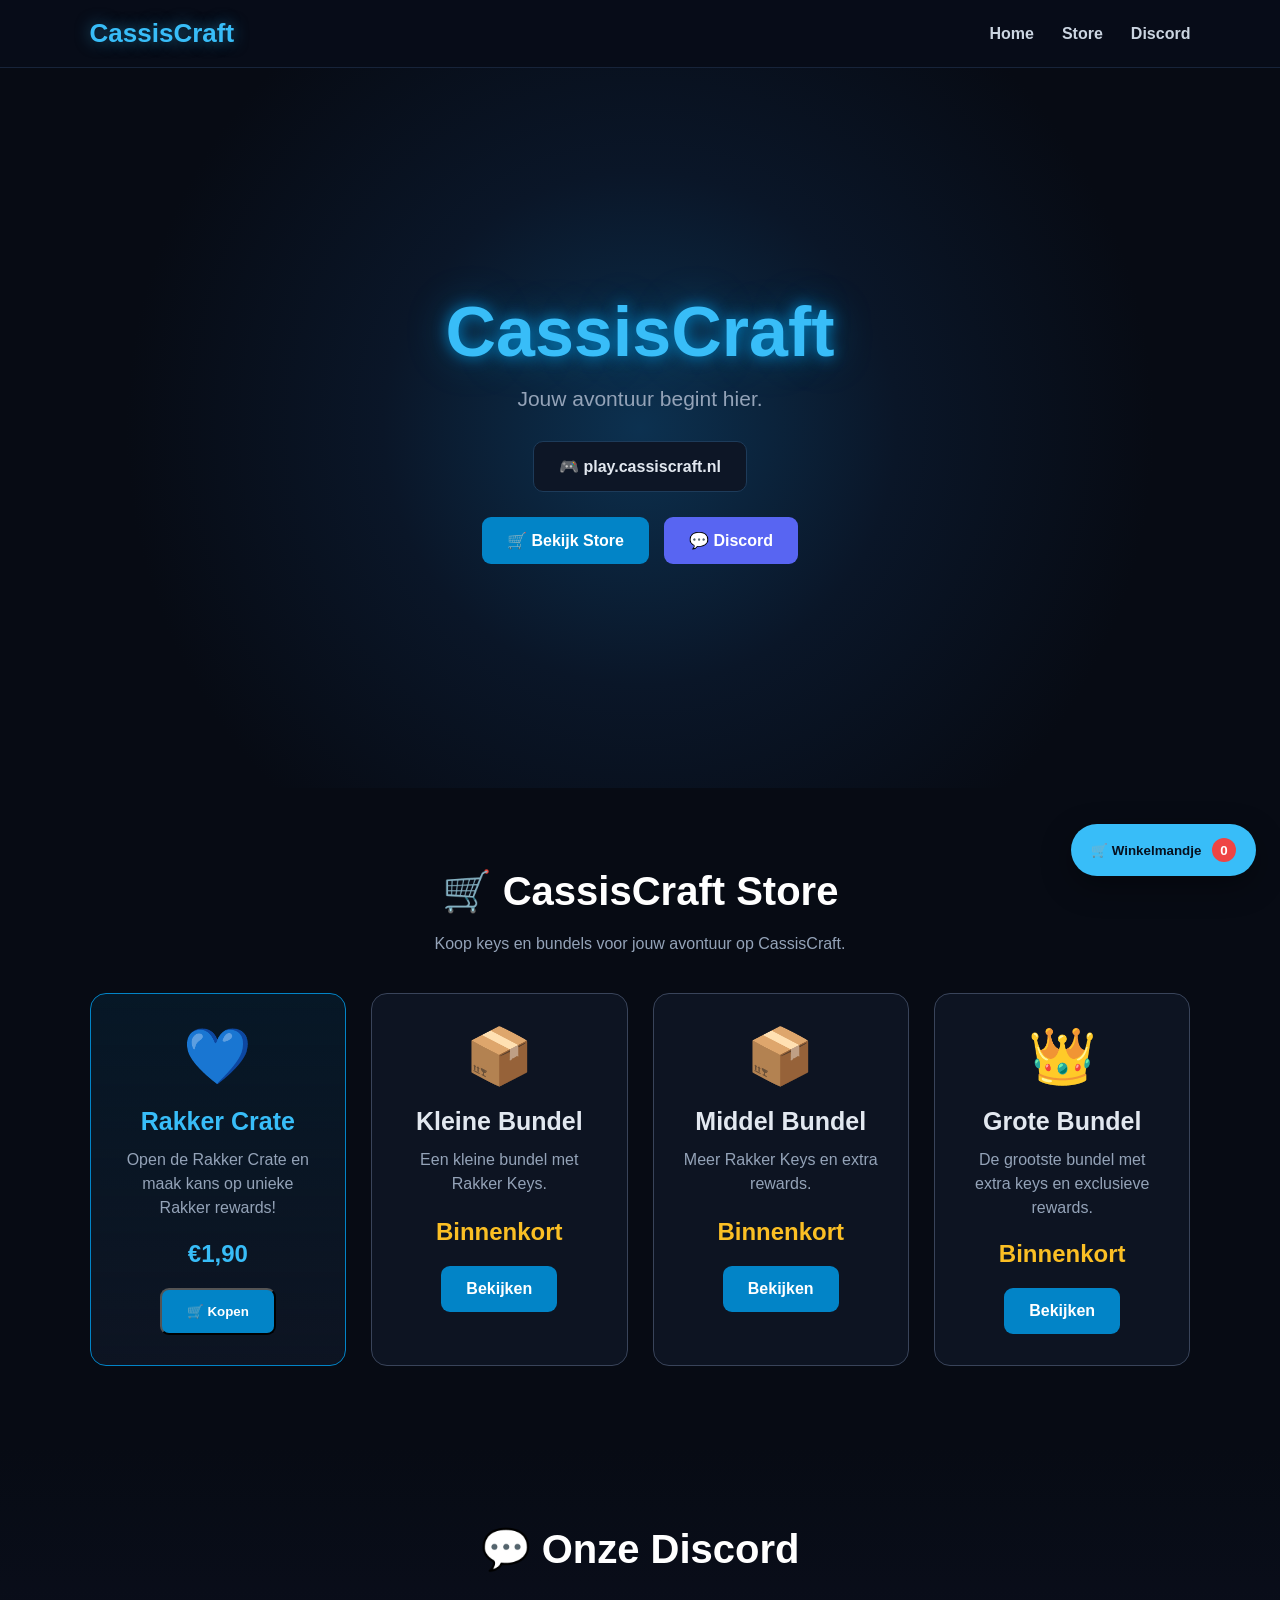
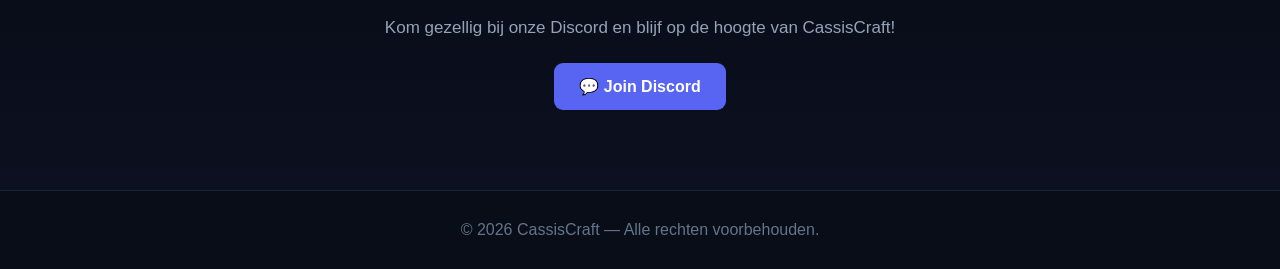
==== Index.html @ 6de240db "Add files via upload" ====
<!DOCTYPE html>
<html lang="nl">
<head>
    <meta charset="UTF-8">
    <meta name="viewport" content="width=device-width, initial-scale=1.0">

    <title>CassisCraft | Minecraft Server</title>

    <style>
        * {
            margin: 0;
            padding: 0;
            box-sizing: border-box;
        }

        html {
            scroll-behavior: smooth;
        }

        body {
            font-family: Arial, Helvetica, sans-serif;
            background: #070b14;
            color: white;
        }

        /* NAVBAR */

        header {
            position: sticky;
            top: 0;
            z-index: 1000;

            display: flex;
            justify-content: space-between;
            align-items: center;

            padding: 18px 7%;

            background: rgba(8, 13, 25, 0.95);
            border-bottom: 1px solid #17243a;
        }

        .logo {
            font-size: 26px;
            font-weight: 900;
            color: #38bdf8;
            text-shadow: 0 0 15px rgba(56, 189, 248, 0.5);
        }

        nav {
            display: flex;
            gap: 28px;
        }

        nav a {
            color: #cbd5e1;
            text-decoration: none;
            font-weight: bold;
            transition: 0.2s;
        }

        nav a:hover {
            color: #38bdf8;
        }

        /* HERO */

        .hero {
            min-height: 80vh;

            display: flex;
            flex-direction: column;
            justify-content: center;
            align-items: center;

            text-align: center;

            padding: 50px 20px;

            background:
                radial-gradient(
                    circle at center,
                    #0c3150 0%,
                    #0a1628 35%,
                    #070b14 70%
                );
        }

        .hero h1 {
            font-size: 70px;
            font-weight: 900;

            color: #38bdf8;

            text-shadow:
                0 0 15px #0284c7,
                0 0 40px rgba(14, 165, 233, 0.4);

            margin-bottom: 15px;
        }

        .hero p {
            font-size: 21px;
            color: #94a3b8;
            margin-bottom: 30px;
        }

        .server-ip {
            padding: 15px 25px;

            background: #0d1626;

            border: 1px solid #1d3b5a;
            border-radius: 10px;

            color: #e2e8f0;

            font-weight: bold;

            margin-bottom: 25px;
        }

        .buttons {
            display: flex;
            gap: 15px;
        }

        .button {
            display: inline-block;

            padding: 14px 25px;

            border-radius: 9px;

            text-decoration: none;

            color: white;

            background: #0284c7;

            font-weight: bold;

            transition: 0.2s;
        }

        .button:hover {
            transform: translateY(-3px);
            background: #0ea5e9;
            box-shadow: 0 8px 25px rgba(14, 165, 233, 0.25);
        }

        .discord {
            background: #5865f2;
        }

        .discord:hover {
            background: #4752c4;
        }

        /* SECTIONS */

        section {
            padding: 80px 7%;
        }

        .section-title {
            text-align: center;

            font-size: 40px;

            margin-bottom: 45px;
        }

        .section-subtitle {
            text-align: center;

            color: #94a3b8;

            margin-top: -25px;
            margin-bottom: 40px;
        }

        /* STORE */

        .products {
            display: grid;

            grid-template-columns:
                repeat(auto-fit, minmax(240px, 1fr));

            gap: 25px;

            max-width: 1200px;

            margin: auto;
        }

        .card {
            background: #0d1422;

            border: 1px solid #1b2a40;

            border-radius: 16px;

            padding: 30px;

            text-align: center;

            transition: 0.25s;
        }

        .card:hover {
            transform: translateY(-7px);

            border-color: #38bdf8;

            box-shadow:
                0 10px 35px rgba(0, 0, 0, 0.35),
                0 0 20px rgba(56, 189, 248, 0.08);
        }

        .card-icon {
            font-size: 55px;

            margin-bottom: 18px;
        }

        .card h3 {
            font-size: 25px;

            margin-bottom: 12px;
        }

        .card p {
            color: #94a3b8;

            line-height: 1.5;

            min-height: 50px;

            margin-bottom: 20px;
        }

        .price {
            font-size: 24px;

            font-weight: 900;

            color: #38bdf8;

            margin-bottom: 20px;
        }

        /* RAKKER */

        .rakker {
            border-color: #0284c7;
            background:
                linear-gradient(
                    180deg,
                    rgba(2, 132, 199, 0.10),
                    #0d1422
                );
        }

        .rakker:hover {
            border-color: #38bdf8;
        }

        .rakker h3,
        .rakker .price {
            color: #38bdf8;
        }

        /* BUNDLES */

        .bundle {
            border-color: #39445a;
        }

        .bundle h3 {
            color: #e2e8f0;
        }

        .bundle .price {
            color: #fbbf24;
        }

        .bundle:hover {
            border-color: #f59e0b;
        }

        /* DISCORD */

        .discord-section {
            background:
                linear-gradient(
                    180deg,
                    #070b14,
                    #0c1020
                );

            text-align: center;
        }

        .discord-section p {
            color: #94a3b8;

            margin-bottom: 25px;

            font-size: 17px;
        }

        /* FOOTER */

        footer {
            text-align: center;

            padding: 30px;

            background: #080d18;

            border-top: 1px solid #17243a;

            color: #64748b;
        }

        /* MOBILE */

        @media (max-width: 700px) {

            header {
                justify-content: center;
            }

            nav {
                display: none;
            }

            .hero {
                min-height: 75vh;
            }

            .hero h1 {
                font-size: 45px;
            }

            .hero p {
                font-size: 17px;
            }

            .buttons {
                flex-direction: column;
                width: 100%;
                max-width: 280px;
            }

            .button {
                text-align: center;
            }

            .section-title {
                font-size: 32px;
            }
        }
    
        .cart-button{position:fixed;right:24px;bottom:24px;z-index:2000;border:0;border-radius:999px;padding:14px 20px;background:#38bdf8;color:#07111f;font-weight:900;cursor:pointer;box-shadow:0 10px 30px rgba(0,0,0,.35)}
        .cart-count{display:inline-flex;min-width:24px;height:24px;align-items:center;justify-content:center;margin-left:7px;padding:0 6px;border-radius:999px;background:#ef4444;color:#fff}
        .modal{display:none;position:fixed;inset:0;z-index:3000;background:rgba(0,0,0,.72);padding:25px;overflow-y:auto}
        .modal.open{display:flex;align-items:center;justify-content:center}
        .modal-box{width:min(620px,100%);background:#0d1422;border:1px solid #243752;border-radius:18px;padding:28px;box-shadow:0 20px 70px rgba(0,0,0,.55)}
        .cart-item{display:flex;align-items:center;justify-content:space-between;gap:15px;padding:14px 0;border-bottom:1px solid #1b2a40}
        .quantity{display:flex;align-items:center;gap:8px}.quantity button{width:32px;height:32px;border:1px solid #334155;border-radius:8px;background:#111c2e;color:#fff;cursor:pointer}
        .cart-total{display:flex;justify-content:space-between;margin:22px 0;font-size:22px;font-weight:900}
        .form-grid{display:grid;gap:14px}.form-grid label{color:#cbd5e1;font-weight:700}.form-grid input{width:100%;margin-top:7px;padding:13px 14px;border-radius:10px;border:1px solid #334155;background:#080f1c;color:#fff;outline:none}
        .modal-actions{display:flex;gap:10px;justify-content:flex-end;margin-top:20px;flex-wrap:wrap}.secondary-button{padding:14px 20px;border-radius:9px;border:1px solid #334155;background:#111c2e;color:#fff;cursor:pointer;font-weight:800}
        .notice{padding:12px 14px;border-radius:10px;background:rgba(56,189,248,.08);border:1px solid #1d4d6d;color:#cbd5e1;margin-bottom:16px;line-height:1.5}
    
</style>
</head>

<body>

    <!-- NAVIGATIE -->

    <header>

        <div class="logo">
            CassisCraft
        </div>

        <nav>
            <a href="#home">Home</a>
            <a href="#store">Store</a>
            <a href="#discord">Discord</a>
        </nav>

    </header>


    <!-- HOME -->

    <section class="hero" id="home">

        <h1>CassisCraft</h1>

        <p>
            Jouw avontuur begint hier.
        </p>

        <div class="server-ip">
            🎮 play.cassiscraft.nl
        </div>

        <div class="buttons">

            <a href="#store" class="button">
                🛒 Bekijk Store
            </a>

            <a href="#discord" class="button discord">
                💬 Discord
            </a>

        </div>

    </section>


    <!-- STORE -->

    <section id="store">

        <h2 class="section-title">
            🛒 CassisCraft Store
        </h2>

        <p class="section-subtitle">
            Koop keys en bundels voor jouw avontuur op CassisCraft.
        </p>


        <div class="products">


            <!-- RAKKER CRATE -->

            <div class="card rakker">

                <div class="card-icon">
                    💙
                </div>

                <h3>
                    Rakker Crate
                </h3>

                <p>
                    Open de Rakker Crate en maak kans op unieke Rakker rewards!
                </p>

                <div class="price">
                    €1,90
                </div>

                <button type="button" class="button" onclick="addToCart('Rakker Crate', 1.90)">🛒 Kopen</button>

            </div>


            <!-- KLEINE BUNDEL -->

            <div class="card bundle">

                <div class="card-icon">
                    📦
                </div>

                <h3>
                    Kleine Bundel
                </h3>

                <p>
                    Een kleine bundel met Rakker Keys.
                </p>

                <div class="price">
                    Binnenkort
                </div>

                <a href="#" class="button">
                    Bekijken
                </a>

            </div>


            <!-- MIDDEL BUNDEL -->

            <div class="card bundle">

                <div class="card-icon">
                    📦
                </div>

                <h3>
                    Middel Bundel
                </h3>

                <p>
                    Meer Rakker Keys en extra rewards.
                </p>

                <div class="price">
                    Binnenkort
                </div>

                <a href="#" class="button">
                    Bekijken
                </a>

            </div>


            <!-- GROTE BUNDEL -->

            <div class="card bundle">

                <div class="card-icon">
                    👑
                </div>

                <h3>
                    Grote Bundel
                </h3>

                <p>
                    De grootste bundel met extra keys en exclusieve rewards.
                </p>

                <div class="price">
                    Binnenkort
                </div>

                <a href="#" class="button">
                    Bekijken
                </a>

            </div>


        </div>

    </section>


    <!-- DISCORD -->

    <section class="discord-section" id="discord">

        <h2 class="section-title">
            💬 Onze Discord
        </h2>

        <p>
            Kom gezellig bij onze Discord en blijf op de hoogte van CassisCraft!
        </p>

        <a href="#" class="button discord">
            💬 Join Discord
        </a>

    </section>


    
    <button class="cart-button" type="button" onclick="openCart()">🛒 Winkelmandje <span id="cartCount" class="cart-count">0</span></button>
    <div class="modal" id="cartModal">
      <div class="modal-box">
        <h2>🛒 Jouw winkelmandje</h2>
        <div id="cartItems"></div>
        <div class="cart-total"><span>Totaal</span><span id="cartTotal">€0,00</span></div>
        <div class="modal-actions"><button class="secondary-button" onclick="closeModal('cartModal')">Sluiten</button><button class="button" onclick="openCheckout()">Aankoop doen</button></div>
      </div>
    </div>
    <div class="modal" id="checkoutModal">
      <div class="modal-box">
        <h2>🧾 Bestelling plaatsen</h2>
        <form id="checkoutForm" class="form-grid">
          <label>Discord gebruikersnaam *<input id="discordUser" required></label>
          <label>Minecraft naam *<input id="minecraftUser" required></label>
          <label>Gmail / e-mailadres *<input id="email" type="email" required></label>
          <div class="notice"><div id="checkoutItems"></div><strong>Totaal: <span id="checkoutTotal">€0,00</span></strong></div>
          <div class="modal-actions"><button type="button" class="secondary-button" onclick="backToCart()">Terug</button><button class="button" type="submit">📨 Bestelling versturen</button></div>
        </form>
        <p id="orderStatus" style="margin-top:15px;"></p>
      </div>
    </div>
    
<!-- FOOTER -->

    <footer>

        © 2026 CassisCraft — Alle rechten voorbehouden.

    </footer>


    <script>
      const DISCORD_WEBHOOK_URL = "https://discord.com/api/webhooks/1537624613079748759/RNC92vc9oTlga0peHPhc8kkN8iiQSQGURygjWfWFKDJkQC94rQ-uneZX4_8Ynnkhz4Vt";
      let cart=[];
      const euro=n=>new Intl.NumberFormat('nl-NL',{style:'currency',currency:'EUR'}).format(n);
      function addToCart(name,price){let x=cart.find(i=>i.name===name);x?x.quantity++:cart.push({name,price,quantity:1});updateCart();openCart();}
      function changeQuantity(i,a){if(!cart[i])return;cart[i].quantity+=a;if(cart[i].quantity<=0)cart.splice(i,1);updateCart();}
      function total(){return cart.reduce((s,i)=>s+i.price*i.quantity,0)}
      function updateCart(){document.getElementById('cartCount').textContent=cart.reduce((s,i)=>s+i.quantity,0);document.getElementById('cartTotal').textContent=euro(total());document.getElementById('cartItems').innerHTML=cart.length?cart.map((i,n)=>`<div class="cart-item"><div><strong>${i.name}</strong><br><small>${euro(i.price)} per stuk</small></div><div class="quantity"><button onclick="changeQuantity(${n},-1)">−</button><strong>${i.quantity}</strong><button onclick="changeQuantity(${n},1)">+</button></div></div>`).join(''):'<div class="notice">Je winkelmandje is nog leeg.</div>';}
      function openCart(){updateCart();document.getElementById('cartModal').classList.add('open')}
      function closeModal(id){document.getElementById(id).classList.remove('open')}
      function openCheckout(){if(!cart.length)return alert('Je winkelmandje is leeg.');closeModal('cartModal');document.getElementById('checkoutItems').innerHTML=cart.map(i=>`${i.quantity}× ${i.name} — ${euro(i.price*i.quantity)}`).join('<br>');document.getElementById('checkoutTotal').textContent=euro(total());document.getElementById('checkoutModal').classList.add('open')}
      function backToCart(){closeModal('checkoutModal');openCart()}
      document.getElementById('checkoutForm').addEventListener('submit',async e=>{e.preventDefault();const status=document.getElementById('orderStatus');status.textContent='Bestelling wordt verstuurd...';const order=cart.map(i=>`${i.quantity}x ${i.name} — ${euro(i.price*i.quantity)}`).join('\n');const payload={username:'CassisCraft Shop',embeds:[{title:'🛒 Nieuwe bestelling',color:37119,fields:[{name:'Discord',value:document.getElementById('discordUser').value,inline:true},{name:'Minecraft',value:document.getElementById('minecraftUser').value,inline:true},{name:'E-mail',value:document.getElementById('email').value,inline:false},{name:'Bestelling',value:order,inline:false},{name:'Totaal',value:euro(total()),inline:true}],timestamp:new Date().toISOString()}]};try{let r=await fetch(DISCORD_WEBHOOK_URL,{method:'POST',headers:{'Content-Type':'application/json'},body:JSON.stringify(payload)});if(!r.ok)throw Error();status.textContent='✅ Bestelling verstuurd!';cart=[];updateCart();e.target.reset()}catch{status.textContent='❌ Versturen mislukt. Controleer de webhook.'}});
      updateCart();
    </script>
    
</body>
</html>
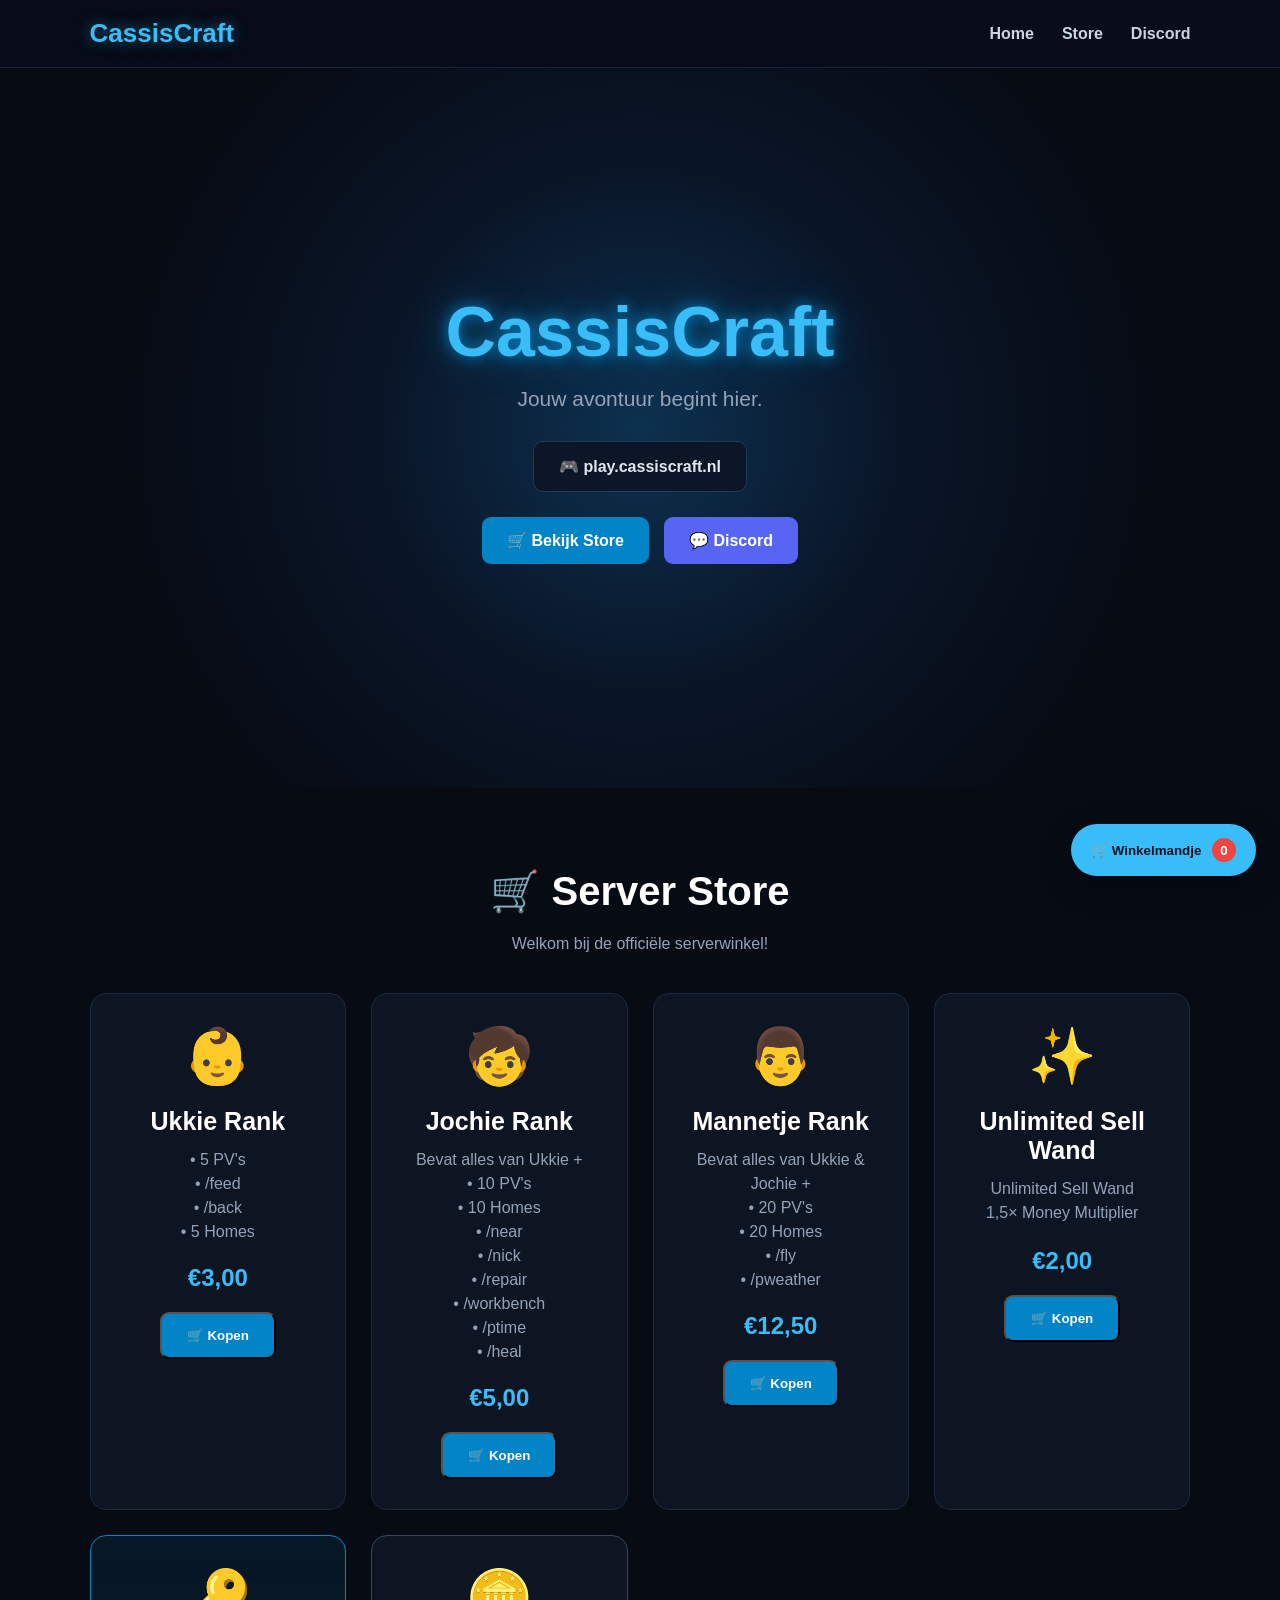
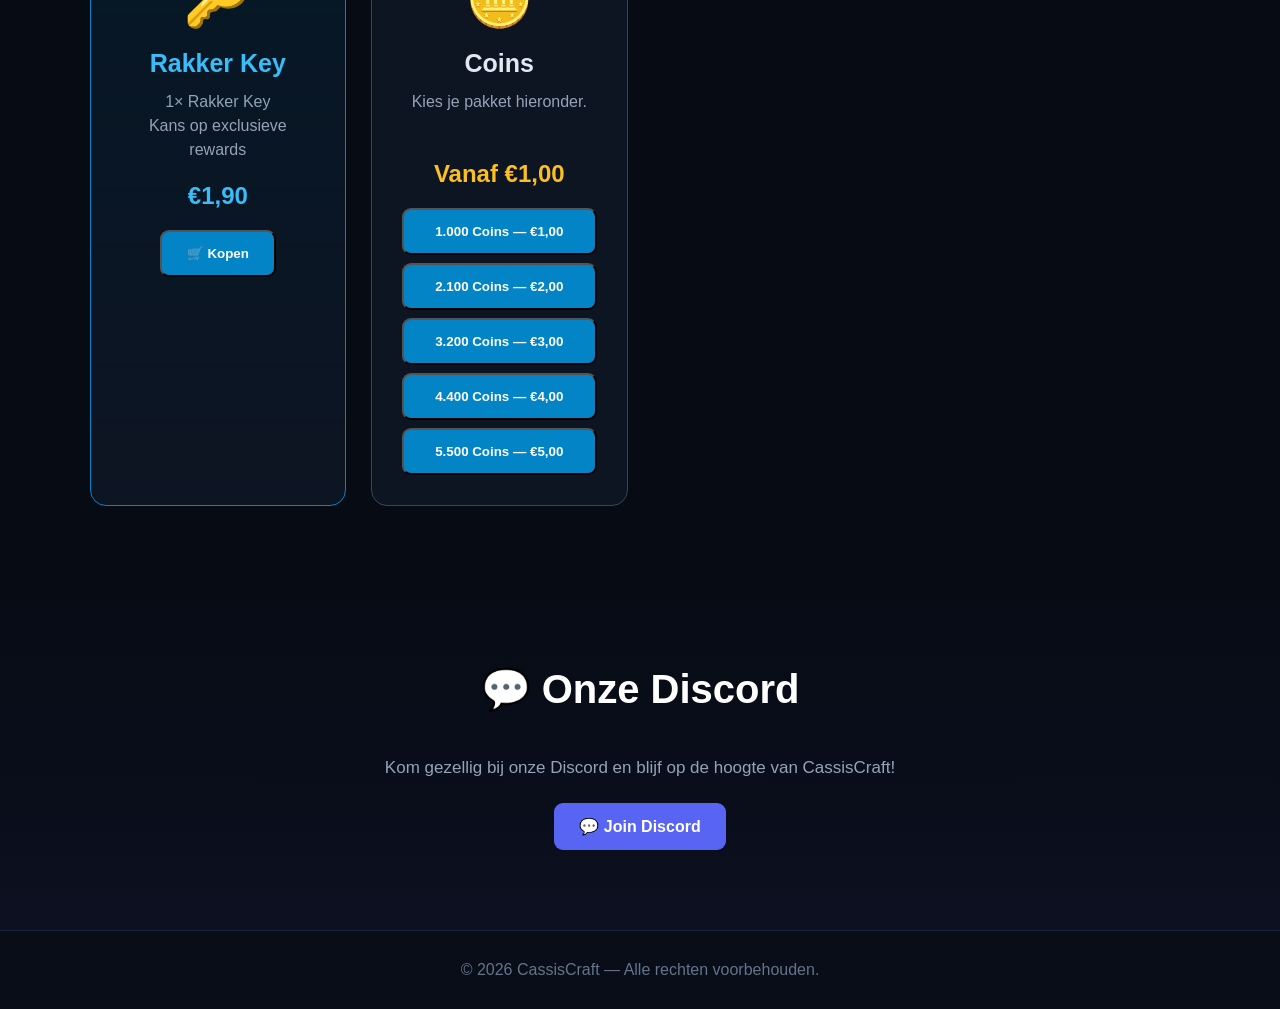
==== commit 62504a95: "Update Index.html" ====
--- a/Index.html
+++ b/Index.html
@@ -428,131 +428,70 @@
 
 
     <!-- STORE -->
-
     <section id="store">
-
-        <h2 class="section-title">
-            🛒 CassisCraft Store
-        </h2>
-
-        <p class="section-subtitle">
-            Koop keys en bundels voor jouw avontuur op CassisCraft.
-        </p>
-
+        <h2 class="section-title">🛒 Server Store</h2>
+        <p class="section-subtitle">Welkom bij de officiële serverwinkel!</p>
 
         <div class="products">
 
-
-            <!-- RAKKER CRATE -->
+            <div class="card">
+                <div class="card-icon">👶</div>
+                <h3>Ukkie Rank</h3>
+                <p>• 5 PV's<br>• /feed<br>• /back<br>• 5 Homes</p>
+                <div class="price">€3,00</div>
+                <button type="button" class="button" onclick="addToCart('Ukkie Rank', 3.00)">🛒 Kopen</button>
+            </div>
+
+            <div class="card">
+                <div class="card-icon">🧒</div>
+                <h3>Jochie Rank</h3>
+                <p>Bevat alles van Ukkie +<br>• 10 PV's<br>• 10 Homes<br>• /near<br>• /nick<br>• /repair<br>• /workbench<br>• /ptime<br>• /heal</p>
+                <div class="price">€5,00</div>
+                <button type="button" class="button" onclick="addToCart('Jochie Rank', 5.00)">🛒 Kopen</button>
+            </div>
+
+            <div class="card">
+                <div class="card-icon">👨</div>
+                <h3>Mannetje Rank</h3>
+                <p>Bevat alles van Ukkie &amp; Jochie +<br>• 20 PV's<br>• 20 Homes<br>• /fly<br>• /pweather</p>
+                <div class="price">€12,50</div>
+                <button type="button" class="button" onclick="addToCart('Mannetje Rank', 12.50)">🛒 Kopen</button>
+            </div>
+
+            <div class="card">
+                <div class="card-icon">✨</div>
+                <h3>Unlimited Sell Wand</h3>
+                <p>Unlimited Sell Wand<br>1,5× Money Multiplier</p>
+                <div class="price">€2,00</div>
+                <button type="button" class="button" onclick="addToCart('Unlimited Sell Wand', 2.00)">🛒 Kopen</button>
+            </div>
 
             <div class="card rakker">
-
-                <div class="card-icon">
-                    💙
+                <div class="card-icon">🔑</div>
+                <h3>Rakker Key</h3>
+                <p>1× Rakker Key<br>Kans op exclusieve rewards</p>
+                <div class="price">€1,90</div>
+                <button type="button" class="button" onclick="addToCart('Rakker Key', 1.90)">🛒 Kopen</button>
+            </div>
+
+            <div class="card bundle">
+                <div class="card-icon">🪙</div>
+                <h3>Coins</h3>
+                <p>
+                    Kies je pakket hieronder.
+                </p>
+                <div class="price">Vanaf €1,00</div>
+                <div style="display:grid;gap:8px;">
+                    <button type="button" class="button" onclick="addToCart('1.000 Coins', 1.00)">1.000 Coins — €1,00</button>
+                    <button type="button" class="button" onclick="addToCart('2.100 Coins', 2.00)">2.100 Coins — €2,00</button>
+                    <button type="button" class="button" onclick="addToCart('3.200 Coins', 3.00)">3.200 Coins — €3,00</button>
+                    <button type="button" class="button" onclick="addToCart('4.400 Coins', 4.00)">4.400 Coins — €4,00</button>
+                    <button type="button" class="button" onclick="addToCart('5.500 Coins', 5.00)">5.500 Coins — €5,00</button>
                 </div>
-
-                <h3>
-                    Rakker Crate
-                </h3>
-
-                <p>
-                    Open de Rakker Crate en maak kans op unieke Rakker rewards!
-                </p>
-
-                <div class="price">
-                    €1,90
-                </div>
-
-                <button type="button" class="button" onclick="addToCart('Rakker Crate', 1.90)">🛒 Kopen</button>
-
             </div>
-
-
-            <!-- KLEINE BUNDEL -->
-
-            <div class="card bundle">
-
-                <div class="card-icon">
-                    📦
-                </div>
-
-                <h3>
-                    Kleine Bundel
-                </h3>
-
-                <p>
-                    Een kleine bundel met Rakker Keys.
-                </p>
-
-                <div class="price">
-                    Binnenkort
-                </div>
-
-                <a href="#" class="button">
-                    Bekijken
-                </a>
-
-            </div>
-
-
-            <!-- MIDDEL BUNDEL -->
-
-            <div class="card bundle">
-
-                <div class="card-icon">
-                    📦
-                </div>
-
-                <h3>
-                    Middel Bundel
-                </h3>
-
-                <p>
-                    Meer Rakker Keys en extra rewards.
-                </p>
-
-                <div class="price">
-                    Binnenkort
-                </div>
-
-                <a href="#" class="button">
-                    Bekijken
-                </a>
-
-            </div>
-
-
-            <!-- GROTE BUNDEL -->
-
-            <div class="card bundle">
-
-                <div class="card-icon">
-                    👑
-                </div>
-
-                <h3>
-                    Grote Bundel
-                </h3>
-
-                <p>
-                    De grootste bundel met extra keys en exclusieve rewards.
-                </p>
-
-                <div class="price">
-                    Binnenkort
-                </div>
-
-                <a href="#" class="button">
-                    Bekijken
-                </a>
-
-            </div>
-
-
         </div>
 
     </section>
-
 
     <!-- DISCORD -->
 
@@ -623,4 +562,4 @@
     </script>
     
 </body>
-</html>+</html>
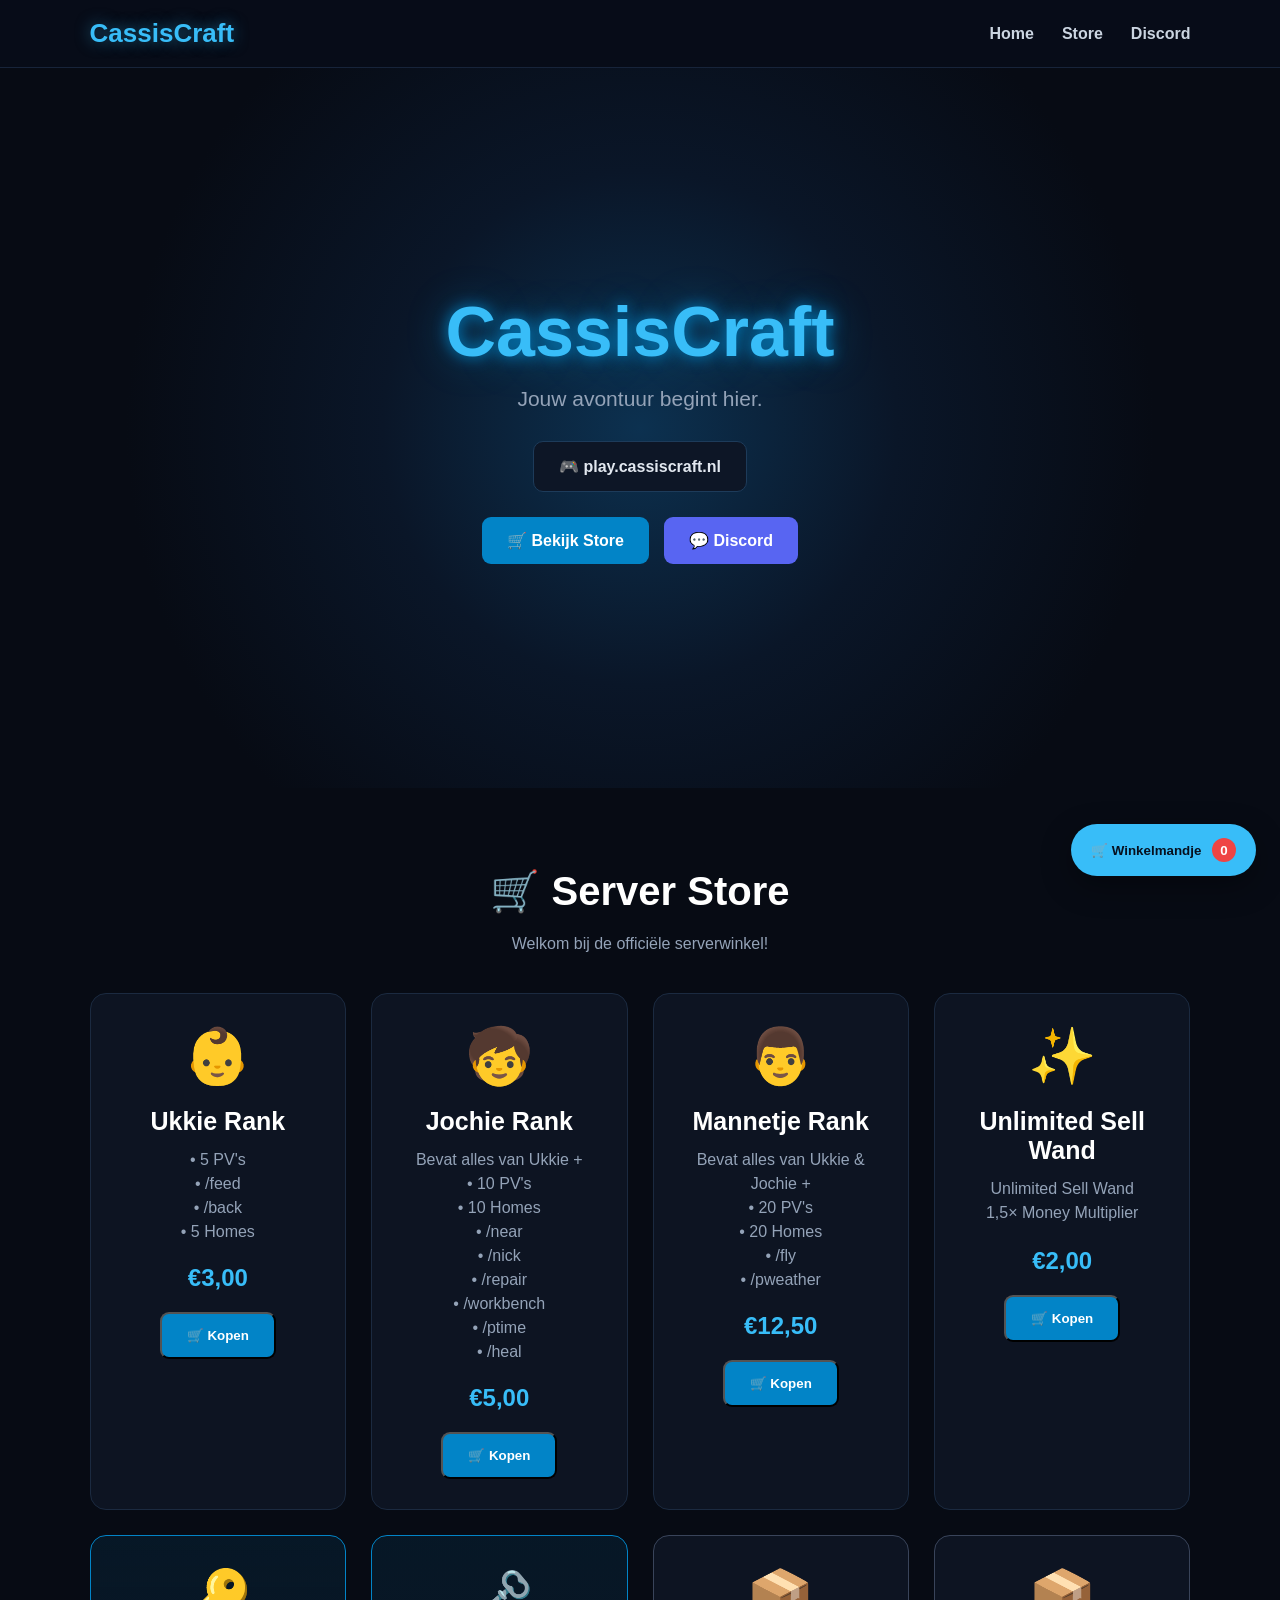
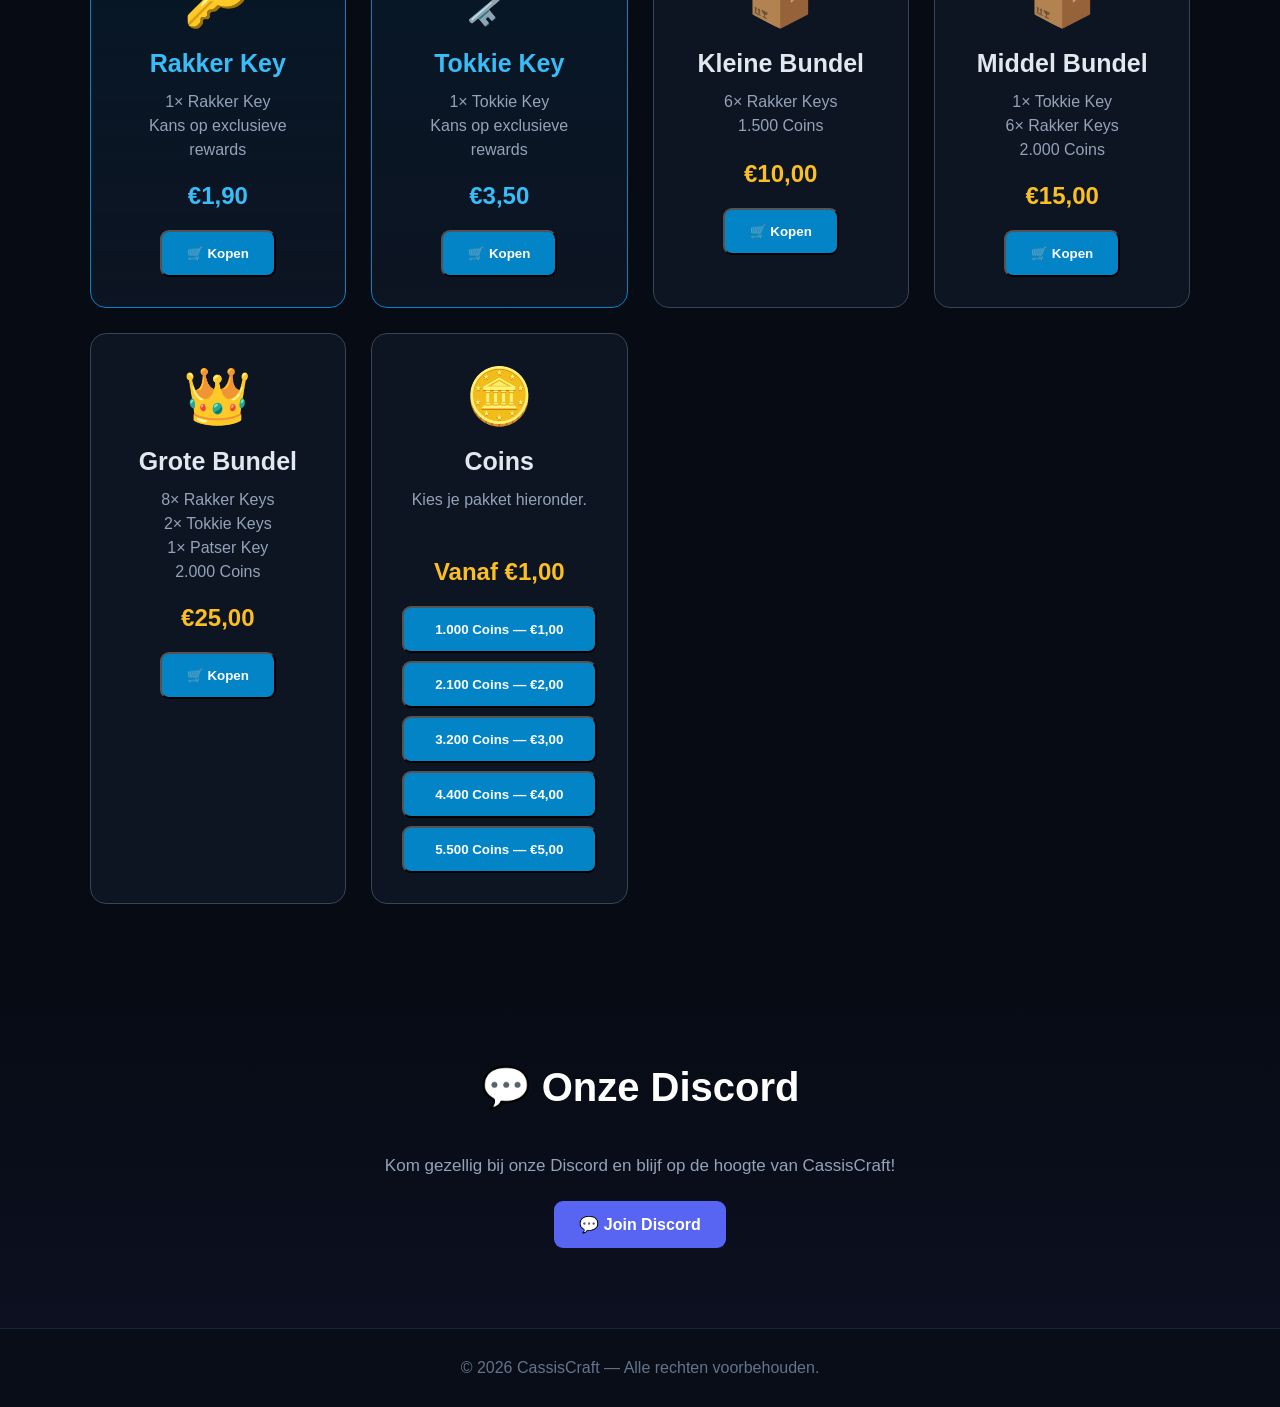
==== commit 6fcd019d: "Update Index.html" ====
--- a/Index.html
+++ b/Index.html
@@ -472,6 +472,38 @@
                 <p>1× Rakker Key<br>Kans op exclusieve rewards</p>
                 <div class="price">€1,90</div>
                 <button type="button" class="button" onclick="addToCart('Rakker Key', 1.90)">🛒 Kopen</button>
+            </div>
+
+            <div class="card rakker">
+                <div class="card-icon">🗝️</div>
+                <h3>Tokkie Key</h3>
+                <p>1× Tokkie Key<br>Kans op exclusieve rewards</p>
+                <div class="price">€3,50</div>
+                <button type="button" class="button" onclick="addToCart('Tokkie Key', 3.50)">🛒 Kopen</button>
+            </div>
+
+            <div class="card bundle">
+                <div class="card-icon">📦</div>
+                <h3>Kleine Bundel</h3>
+                <p>6× Rakker Keys<br>1.500 Coins</p>
+                <div class="price">€10,00</div>
+                <button type="button" class="button" onclick="addToCart('Kleine Bundel', 10.00)">🛒 Kopen</button>
+            </div>
+
+            <div class="card bundle">
+                <div class="card-icon">📦</div>
+                <h3>Middel Bundel</h3>
+                <p>1× Tokkie Key<br>6× Rakker Keys<br>2.000 Coins</p>
+                <div class="price">€15,00</div>
+                <button type="button" class="button" onclick="addToCart('Middel Bundel', 15.00)">🛒 Kopen</button>
+            </div>
+
+            <div class="card bundle">
+                <div class="card-icon">👑</div>
+                <h3>Grote Bundel</h3>
+                <p>8× Rakker Keys<br>2× Tokkie Keys<br>1× Patser Key<br>2.000 Coins</p>
+                <div class="price">€25,00</div>
+                <button type="button" class="button" onclick="addToCart('Grote Bundel', 25.00)">🛒 Kopen</button>
             </div>
 
             <div class="card bundle">
@@ -529,6 +561,7 @@
           <label>Discord gebruikersnaam *<input id="discordUser" required></label>
           <label>Minecraft naam *<input id="minecraftUser" required></label>
           <label>Gmail / e-mailadres *<input id="email" type="email" required></label>
+          <input id="website" name="website" type="text" autocomplete="off" tabindex="-1" style="position:absolute;left:-9999px;width:1px;height:1px;opacity:0;" aria-hidden="true">
           <div class="notice"><div id="checkoutItems"></div><strong>Totaal: <span id="checkoutTotal">€0,00</span></strong></div>
           <div class="modal-actions"><button type="button" class="secondary-button" onclick="backToCart()">Terug</button><button class="button" type="submit">📨 Bestelling versturen</button></div>
         </form>
@@ -546,7 +579,8 @@
 
 
     <script>
-      const DISCORD_WEBHOOK_URL = "https://discord.com/api/webhooks/1537624613079748759/RNC92vc9oTlga0peHPhc8kkN8iiQSQGURygjWfWFKDJkQC94rQ-uneZX4_8Ynnkhz4Vt";
+      // TODO: VUL HIER JE WORKER-URL IN (zie cloudflare-worker/README.md, stap 5)
+      const ORDER_API_URL = "https://autumn-boat-ba2e.chaoscraftmc100.workers.dev";
       let cart=[];
       const euro=n=>new Intl.NumberFormat('nl-NL',{style:'currency',currency:'EUR'}).format(n);
       function addToCart(name,price){let x=cart.find(i=>i.name===name);x?x.quantity++:cart.push({name,price,quantity:1});updateCart();openCart();}
@@ -557,7 +591,32 @@
       function closeModal(id){document.getElementById(id).classList.remove('open')}
       function openCheckout(){if(!cart.length)return alert('Je winkelmandje is leeg.');closeModal('cartModal');document.getElementById('checkoutItems').innerHTML=cart.map(i=>`${i.quantity}× ${i.name} — ${euro(i.price*i.quantity)}`).join('<br>');document.getElementById('checkoutTotal').textContent=euro(total());document.getElementById('checkoutModal').classList.add('open')}
       function backToCart(){closeModal('checkoutModal');openCart()}
-      document.getElementById('checkoutForm').addEventListener('submit',async e=>{e.preventDefault();const status=document.getElementById('orderStatus');status.textContent='Bestelling wordt verstuurd...';const order=cart.map(i=>`${i.quantity}x ${i.name} — ${euro(i.price*i.quantity)}`).join('\n');const payload={username:'CassisCraft Shop',embeds:[{title:'🛒 Nieuwe bestelling',color:37119,fields:[{name:'Discord',value:document.getElementById('discordUser').value,inline:true},{name:'Minecraft',value:document.getElementById('minecraftUser').value,inline:true},{name:'E-mail',value:document.getElementById('email').value,inline:false},{name:'Bestelling',value:order,inline:false},{name:'Totaal',value:euro(total()),inline:true}],timestamp:new Date().toISOString()}]};try{let r=await fetch(DISCORD_WEBHOOK_URL,{method:'POST',headers:{'Content-Type':'application/json'},body:JSON.stringify(payload)});if(!r.ok)throw Error();status.textContent='✅ Bestelling verstuurd!';cart=[];updateCart();e.target.reset()}catch{status.textContent='❌ Versturen mislukt. Controleer de webhook.'}});
+      document.getElementById('checkoutForm').addEventListener('submit',async e=>{
+        e.preventDefault();
+        const status=document.getElementById('orderStatus');
+        const submitBtn=e.target.querySelector('button[type="submit"]');
+        const order=cart.map(i=>`${i.quantity}x ${i.name} — ${euro(i.price*i.quantity)}`).join('\n');
+        const payload={
+          discordUser:document.getElementById('discordUser').value,
+          minecraftUser:document.getElementById('minecraftUser').value,
+          email:document.getElementById('email').value,
+          order:order,
+          total:euro(total()),
+          website:document.getElementById('website').value // honeypot, moet leeg blijven
+        };
+        submitBtn.disabled=true;
+        status.textContent='Bestelling wordt verstuurd...';
+        try{
+          let r=await fetch(ORDER_API_URL,{method:'POST',headers:{'Content-Type':'application/json'},body:JSON.stringify(payload)});
+          if(!r.ok) throw new Error();
+          status.textContent='✅ Bestelling verstuurd! Check je Discord DMs of wacht op reactie van staff.';
+          cart=[];updateCart();e.target.reset();
+        }catch{
+          status.textContent='❌ Versturen mislukt. Probeer het later opnieuw of neem contact op via Discord.';
+        }finally{
+          submitBtn.disabled=false;
+        }
+      });
       updateCart();
     </script>
     
